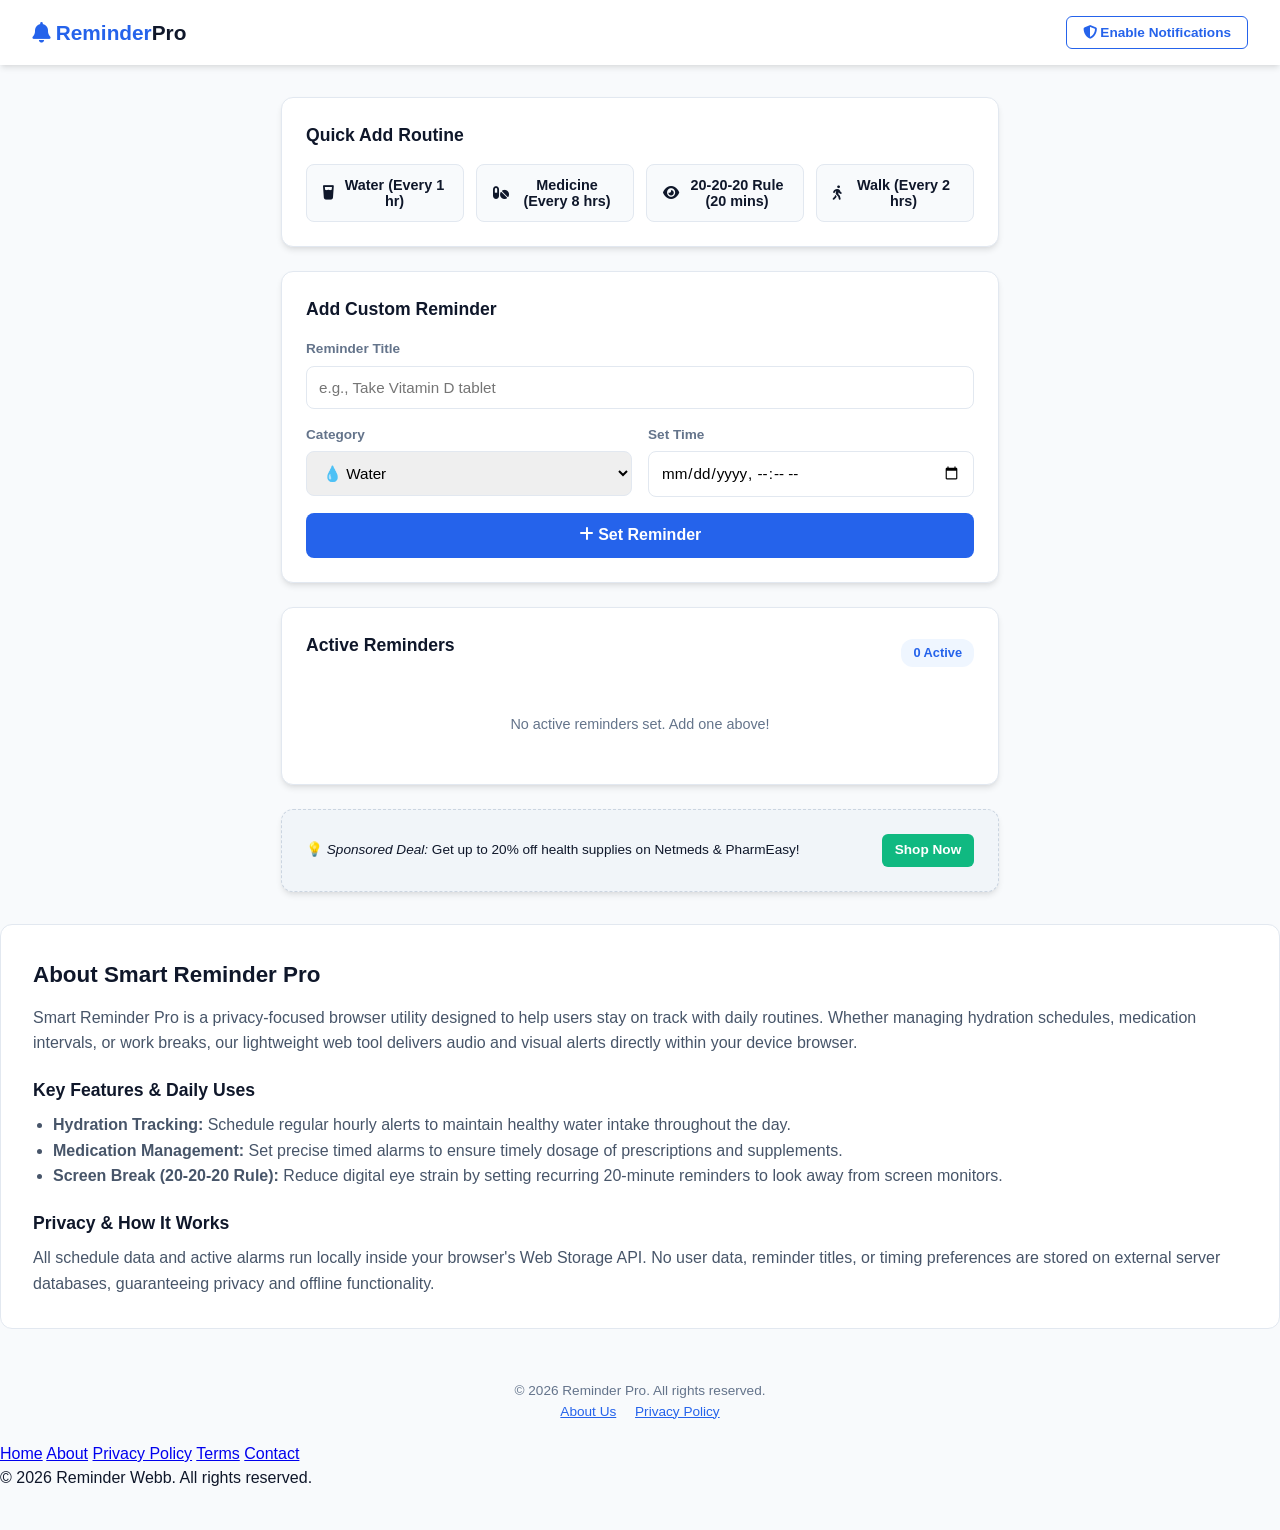
==== index.html @ fec77648 "Add footer with navigation and copyright info" ====
<!DOCTYPE html>
<html lang="en">
<head>
  <script async src="https://pagead2.googlesyndication.com/pagead/js/adsbygoogle.js?client=ca-pub-7268974821641262"
     crossorigin="anonymous"></script>
  <meta charset="UTF-8" />
  <meta name="viewport" content="width=device-width, initial-scale=1.0" />
  <title>Smart Reminder - Stay on Track</title>
  <link rel="stylesheet" href="style.css" />
  <link rel="stylesheet" href="https://cdnjs.cloudflare.com/ajax/libs/font-awesome/6.4.0/css/all.min.css" />
</head>
<body>

  <!-- Top Navigation Header -->
  <header class="navbar">
    <div class="logo">
      <i class="fa-solid fa-bell"></i> Reminder<span>Pro</span>
    </div>
    <button id="notify-btn" class="btn-secondary">
      <i class="fa-solid fa-shield-halved"></i> Enable Notifications
    </button>
  </header>

  <main class="container">
    
    <!-- Quick Action Presets -->
    <section class="presets-card">
      <h3>Quick Add Routine</h3>
      <div class="preset-buttons">
        <button class="preset-btn" onclick="quickAdd('Drink Water', 60, 'Water')">
          <i class="fa-solid fa-glass-water"></i> Water (Every 1 hr)
        </button>
        <button class="preset-btn" onclick="quickAdd('Take Medicines', 480, 'Medicine')">
          <i class="fa-solid fa-pills"></i> Medicine (Every 8 hrs)
        </button>
        <button class="preset-btn" onclick="quickAdd('Eye Rest Break', 20, 'Health')">
          <i class="fa-solid fa-eye"></i> 20-20-20 Rule (20 mins)
        </button>
        <button class="preset-btn" onclick="quickAdd('Stretch & Walk', 120, 'Fitness')">
          <i class="fa-solid fa-person-walking"></i> Walk (Every 2 hrs)
        </button>
      </div>
    </section>

    <!-- Custom Reminder Form -->
    <section class="form-card">
      <h3>Add Custom Reminder</h3>
      <form id="reminder-form">
        <div class="form-group">
          <label for="title">Reminder Title</label>
          <input type="text" id="title" placeholder="e.g., Take Vitamin D tablet" required />
        </div>

        <div class="form-row">
          <div class="form-group">
            <label for="category">Category</label>
            <select id="category">
              <option value="Water">💧 Water</option>
              <option value="Medicine">💊 Medicine</option>
              <option value="Health">🧘 Health & Fitness</option>
              <option value="Work">💻 Work / Study</option>
              <option value="General">🔔 General</option>
            </select>
          </div>

          <div class="form-group">
            <label for="reminder-time">Set Time</label>
            <input type="datetime-local" id="reminder-time" required />
          </div>
        </div>

        <button type="submit" class="btn-primary">
          <i class="fa-solid fa-plus"></i> Set Reminder
        </button>
      </form>
    </section>

    <!-- Reminders List -->
    <section class="list-card">
      <div class="list-header">
        <h3>Active Reminders</h3>
        <span id="active-count" class="badge">0 Active</span>
      </div>
      <div id="reminder-list" class="reminder-list">
        <!-- Dynamic items will be added here -->
      </div>
    </section>

    <!-- Banner Ad Space for AdSense / Affiliate Monetization -->
    <section class="ad-container">
      <div class="ad-placeholder">
        <p>💡 <em>Sponsored Deal:</em> Get up to 20% off health supplies on Netmeds & PharmEasy!</p>
        <a href="#" target="_blank" class="ad-link">Shop Now</a>
      </div>
    </section>

  </main>

  <script src="script.js"></script>
  <!-- Content Section for AdSense Compliance -->
<section class="content-section" style="background: white; padding: 2rem; border-radius: 12px; margin-top: 2rem; border: 1px solid #e2e8f0; line-height: 1.6;">
  <h2 style="font-size: 1.4rem; color: #0f172a; margin-bottom: 0.75rem;">About Smart Reminder Pro</h2>
  <p style="margin-bottom: 1rem; color: #475569;">
    Smart Reminder Pro is a privacy-focused browser utility designed to help users stay on track with daily routines. Whether managing hydration schedules, medication intervals, or work breaks, our lightweight web tool delivers audio and visual alerts directly within your device browser.
  </p>

  <h3 style="font-size: 1.1rem; color: #0f172a; margin-top: 1.25rem; margin-bottom: 0.5rem;">Key Features & Daily Uses</h3>
  <ul style="padding-left: 1.25rem; color: #475569; margin-bottom: 1rem;">
    <li><strong>Hydration Tracking:</strong> Schedule regular hourly alerts to maintain healthy water intake throughout the day.</li>
    <li><strong>Medication Management:</strong> Set precise timed alarms to ensure timely dosage of prescriptions and supplements.</li>
    <li><strong>Screen Break (20-20-20 Rule):</strong> Reduce digital eye strain by setting recurring 20-minute reminders to look away from screen monitors.</li>
  </ul>

  <h3 style="font-size: 1.1rem; color: #0f172a; margin-top: 1.25rem; margin-bottom: 0.5rem;">Privacy & How It Works</h3>
  <p style="color: #475569;">
    All schedule data and active alarms run locally inside your browser's Web Storage API. No user data, reminder titles, or timing preferences are stored on external server databases, guaranteeing privacy and offline functionality.
  </p>
</section>
 <footer style="text-align: center; padding: 20px; font-size: 0.85rem; color: #64748b; margin-top: 2rem;">
  <p>&copy; 2026 Reminder Pro. All rights reserved.</p>
  <p>
    <a href="about.html" style="color: #2563eb; margin-right: 15px;">About Us</a>
    <a href="privacy.html" style="color: #2563eb;">Privacy Policy</a>
  </p>
</footer> 
  <script async src="https://pagead2.googlesyndication.com/pagead/js/adsbygoogle.js?client=ca-pub-7268974821641262"
     crossorigin="anonymous"></script>
<!-- horizon -->
<ins class="adsbygoogle"
     style="display:block"
     data-ad-client="ca-pub-7268974821641262"
     data-ad-slot="9745785547"
     data-ad-format="auto"
     data-full-width-responsive="true"></ins>
<script>
     (adsbygoogle = window.adsbygoogle || []).push({});
</script>
  <footer class="site-footer">
  <nav class="footer-nav" aria-label="Footer Navigation">
    <a href="/index.html">Home</a>
    <a href="/about.html">About</a>
    <a href="/privacy.html">Privacy Policy</a>
    <a href="/terms.html">Terms</a>
    <a href="/contact.html">Contact</a>
  </nav>
  <p class="footer-copy">&copy; 2026 Reminder Webb. All rights reserved.</p>
</footer>
</body>
</html>
---- style.css ----
:root {
  --primary: #2563eb;
  --primary-hover: #1d4ed8;
  --bg-color: #f8fafc;
  --card-bg: #ffffff;
  --text-color: #0f172a;
  --text-muted: #64748b;
  --border-color: #e2e8f0;
  --radius: 12px;
  --shadow: 0 4px 6px -1px rgba(0, 0, 0, 0.1), 0 2px 4px -2px rgba(0, 0, 0, 0.05);
}

* {
  box-sizing: border-box;
  margin: 0;
  padding: 0;
  font-family: 'Segoe UI', Tahoma, Geneva, Verdana, sans-serif;
}

body {
  background-color: var(--bg-color);
  color: var(--text-color);
  line-height: 1.5;
  padding-bottom: 40px;
}

/* Navbar */
.navbar {
  display: flex;
  justify-content: space-between;
  align-items: center;
  padding: 1rem 2rem;
  background-color: var(--card-bg);
  box-shadow: var(--shadow);
}

.logo {
  font-size: 1.3rem;
  font-weight: 700;
  color: var(--primary);
}

.logo span {
  color: #0f172a;
}

/* Container */
.container {
  max-width: 750px;
  margin: 2rem auto;
  padding: 0 1rem;
  display: flex;
  flex-direction: column;
  gap: 1.5rem;
}

/* Cards */
.presets-card, .form-card, .list-card, .ad-container {
  background-color: var(--card-bg);
  padding: 1.5rem;
  border-radius: var(--radius);
  box-shadow: var(--shadow);
  border: 1px solid var(--border-color);
}

h3 {
  font-size: 1.1rem;
  margin-bottom: 1rem;
  color: var(--text-color);
}

/* Presets */
.preset-buttons {
  display: grid;
  grid-template-columns: repeat(auto-fit, minmax(150px, 1fr));
  gap: 0.75rem;
}

.preset-btn {
  display: flex;
  align-items: center;
  gap: 0.5rem;
  padding: 0.75rem 1rem;
  border: 1px solid var(--border-color);
  background: var(--bg-color);
  border-radius: 8px;
  cursor: pointer;
  font-size: 0.9rem;
  font-weight: 600;
  color: var(--text-color);
  transition: all 0.2s ease;
}

.preset-btn:hover {
  border-color: var(--primary);
  color: var(--primary);
}

/* Form */
.form-group {
  margin-bottom: 1rem;
  display: flex;
  flex-direction: column;
  gap: 0.4rem;
}

.form-row {
  display: grid;
  grid-template-columns: 1fr 1fr;
  gap: 1rem;
}

label {
  font-size: 0.85rem;
  font-weight: 600;
  color: var(--text-muted);
}

input, select {
  padding: 0.75rem;
  border: 1px solid var(--border-color);
  border-radius: 8px;
  font-size: 0.95rem;
  outline: none;
  width: 100%;
}

input:focus, select:focus {
  border-color: var(--primary);
}

/* Buttons */
.btn-primary {
  width: 100%;
  padding: 0.85rem;
  background-color: var(--primary);
  color: #fff;
  border: none;
  border-radius: 8px;
  font-weight: 600;
  font-size: 1rem;
  cursor: pointer;
  transition: background 0.2s;
}

.btn-primary:hover {
  background-color: var(--primary-hover);
}

.btn-secondary {
  padding: 0.5rem 1rem;
  background-color: transparent;
  border: 1px solid var(--primary);
  color: var(--primary);
  border-radius: 6px;
  font-size: 0.85rem;
  font-weight: 600;
  cursor: pointer;
}

.btn-secondary:hover {
  background-color: var(--primary);
  color: #fff;
}

/* List */
.list-header {
  display: flex;
  justify-content: space-between;
  align-items: center;
  margin-bottom: 1rem;
}

.badge {
  background-color: #eff6ff;
  color: var(--primary);
  padding: 0.25rem 0.75rem;
  border-radius: 12px;
  font-size: 0.8rem;
  font-weight: 600;
}

.reminder-item {
  display: flex;
  align-items: center;
  justify-content: space-between;
  padding: 1rem;
  border: 1px solid var(--border-color);
  border-radius: 8px;
  margin-bottom: 0.75rem;
  background: var(--bg-color);
}

.reminder-info h4 {
  font-size: 1rem;
  font-weight: 600;
}

.reminder-info p {
  font-size: 0.8rem;
  color: var(--text-muted);
}

.delete-btn {
  background: transparent;
  border: none;
  color: #ef4444;
  cursor: pointer;
  font-size: 1.1rem;
  padding: 0.5rem;
}

.empty-msg {
  text-align: center;
  color: var(--text-muted);
  font-size: 0.9rem;
  padding: 1.5rem 0;
}

/* Ad Banner Unit */
.ad-container {
  background: #f1f5f9;
  border: 1px dashed #cbd5e1;
  text-align: center;
}

.ad-placeholder {
  display: flex;
  justify-content: space-between;
  align-items: center;
  font-size: 0.85rem;
}

.ad-link {
  background: #10b981;
  color: white;
  text-decoration: none;
  padding: 0.4rem 0.8rem;
  border-radius: 6px;
  font-weight: 600;
}

@media (max-width: 600px) {
  .form-row {
    grid-template-columns: 1fr;
  }
}
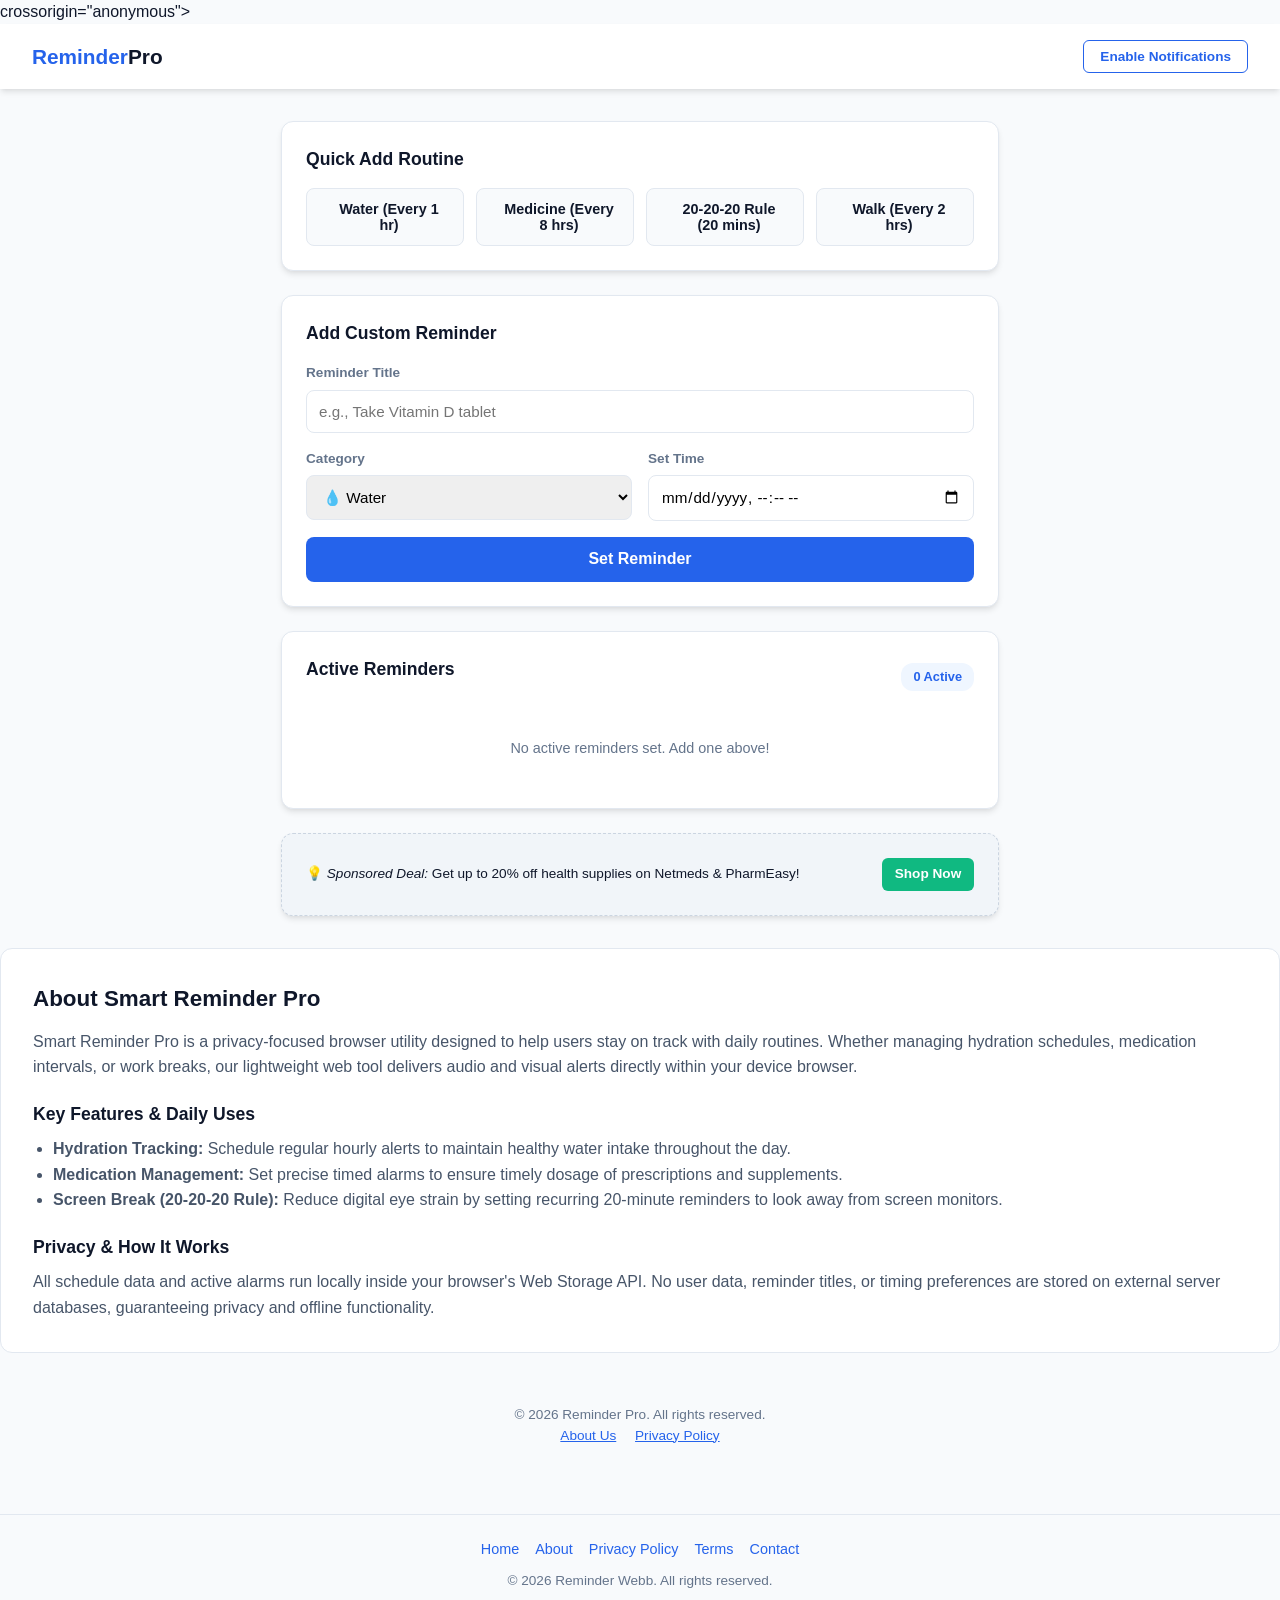
==== commit 7768d5fe: "Modify HTML head section for title and scripts Updated the title and stylesheet link in the head sec" ====
--- a/index.html
+++ b/index.html
@@ -1,13 +1,16 @@
 <!DOCTYPE html>
 <html lang="en">
 <head>
-  <script async src="https://pagead2.googlesyndication.com/pagead/js/adsbygoogle.js?client=ca-pub-7268974821641262"
-     crossorigin="anonymous"></script>
+  <head>
   <meta charset="UTF-8" />
   <meta name="viewport" content="width=device-width, initial-scale=1.0" />
-  <title>Smart Reminder - Stay on Track</title>
-  <link rel="stylesheet" href="style.css" />
-  <link rel="stylesheet" href="https://cdnjs.cloudflare.com/ajax/libs/font-awesome/6.4.0/css/all.min.css" />
+  <title>Reminder Webb</title>
+  <link rel="stylesheet" href="/style.css" />
+
+  <!-- Add your ad network script here once ready -->
+  <script async src=<script async src="https://pagead2.googlesyndication.com/pagead/js/adsbygoogle.js?client=ca-pub-7268974821641262"
+     crossorigin="anonymous"></script>
+       crossorigin="anonymous"></script>
 </head>
 <body>
 
--- a/style.css
+++ b/style.css
@@ -245,3 +245,35 @@
     grid-template-columns: 1fr;
   }
 }
+
+.site-footer {
+  margin-top: 48px;
+  padding: 24px 16px;
+  border-top: 1px solid #e2e8f0;
+  text-align: center;
+  font-size: 0.9rem;
+}
+
+.footer-nav {
+  display: flex;
+  flex-wrap: wrap;
+  justify-content: center;
+  gap: 16px;
+  margin-bottom: 10px;
+}
+
+.footer-nav a {
+  text-decoration: none;
+  color: #2563eb;
+  font-weight: 500;
+}
+
+.footer-nav a:hover {
+  text-decoration: underline;
+}
+
+.footer-copy {
+  margin: 0;
+  color: #64748b;
+  font-size: 0.85rem;
+}
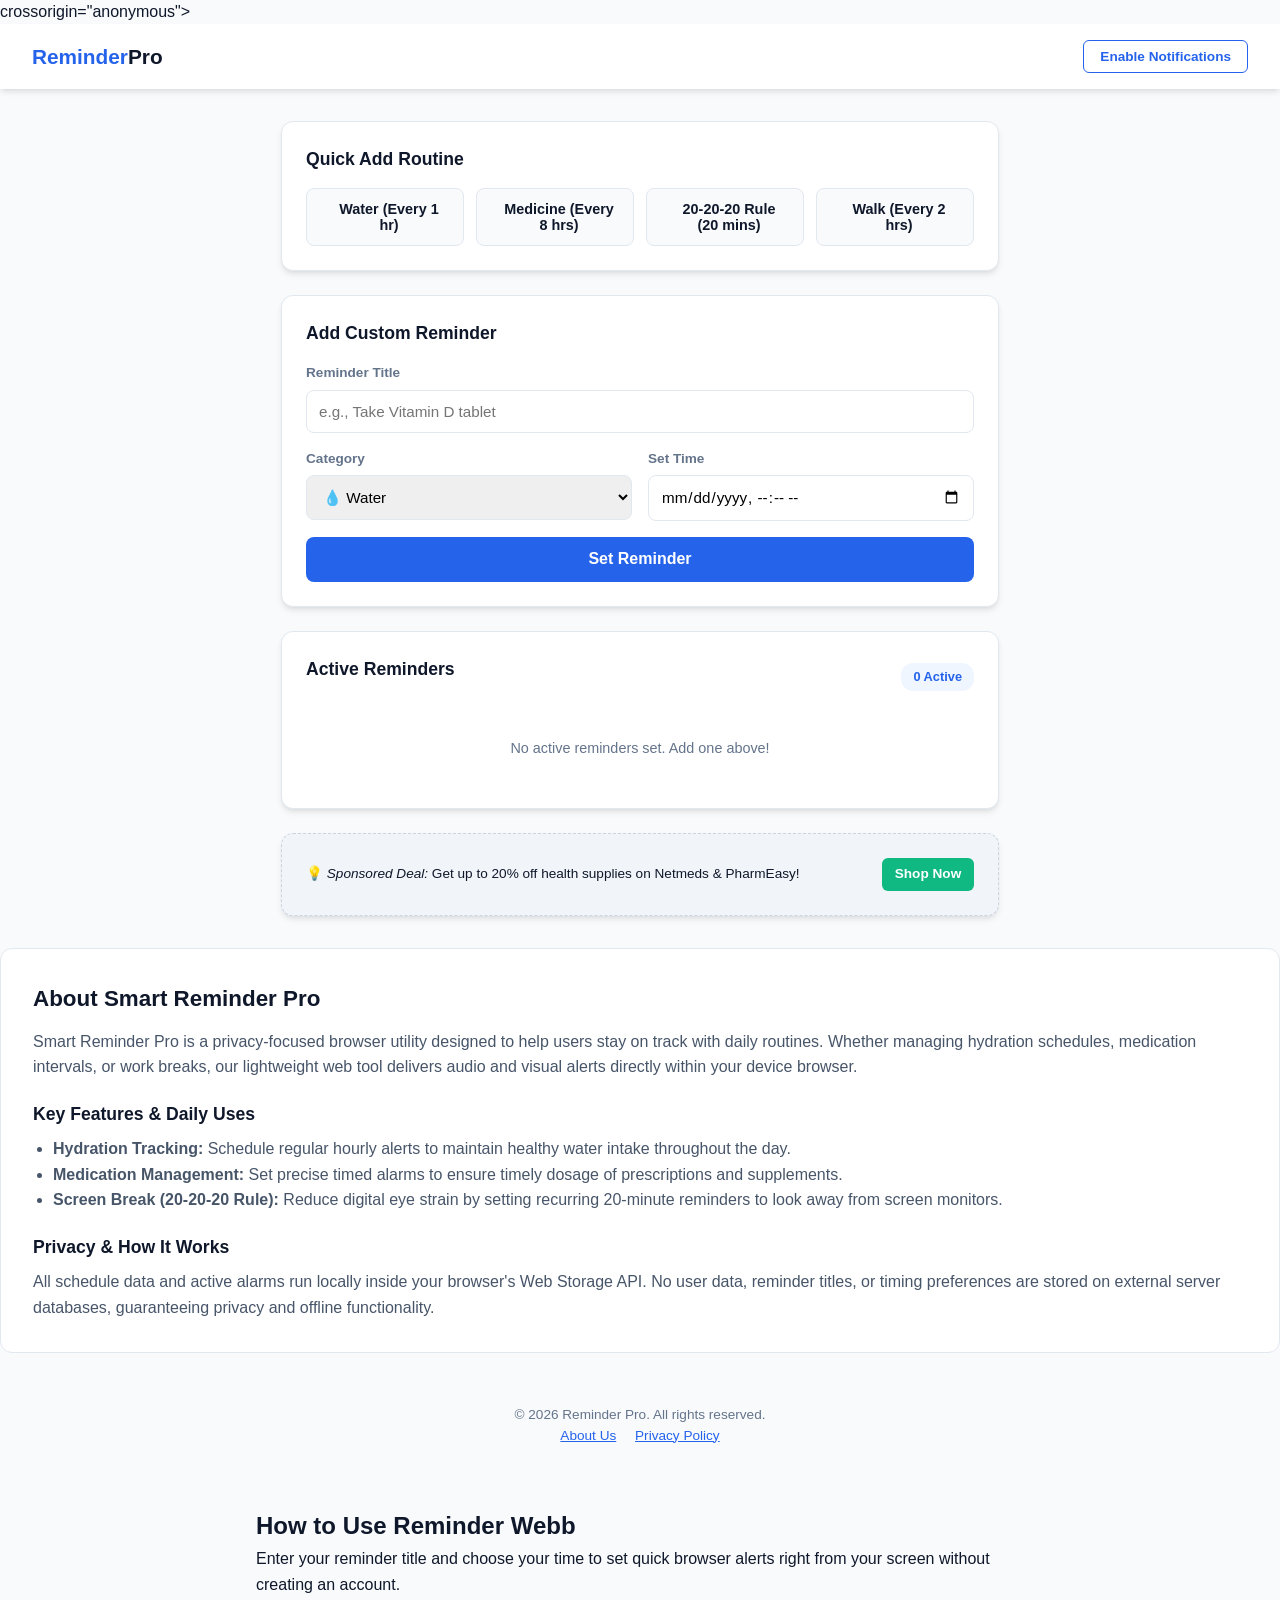
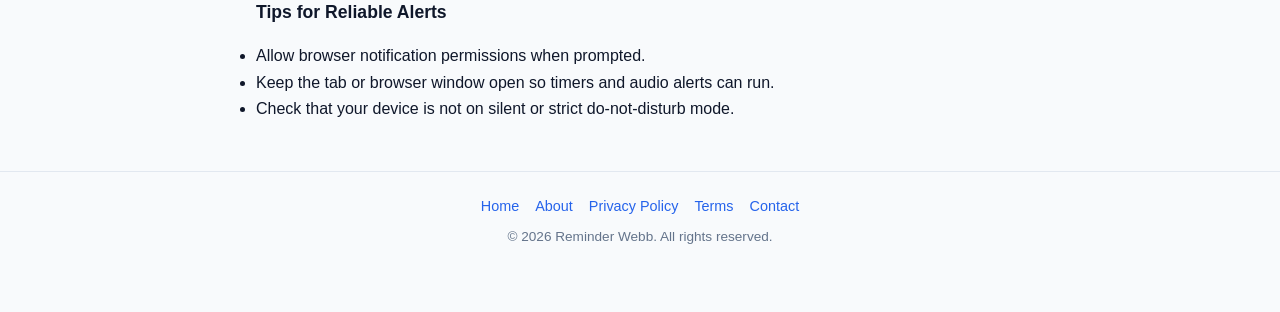
==== commit 543e0a19: "Add usage instructions and tips for reminders Added a section with usage instructions and tips for a" ====
--- a/index.html
+++ b/index.html
@@ -138,6 +138,17 @@
 <script>
      (adsbygoogle = window.adsbygoogle || []).push({});
 </script>
+  <section style="max-width: 800px; margin: 40px auto 0; padding: 0 16px; line-height: 1.65;">
+  <h2>How to Use Reminder Webb</h2>
+  <p>Enter your reminder title and choose your time to set quick browser alerts right from your screen without creating an account.</p>
+
+  <h3>Tips for Reliable Alerts</h3>
+  <ul>
+    <li>Allow browser notification permissions when prompted.</li>
+    <li>Keep the tab or browser window open so timers and audio alerts can run.</li>
+    <li>Check that your device is not on silent or strict do-not-disturb mode.</li>
+  </ul>
+</section>
   <footer class="site-footer">
   <nav class="footer-nav" aria-label="Footer Navigation">
     <a href="/index.html">Home</a>
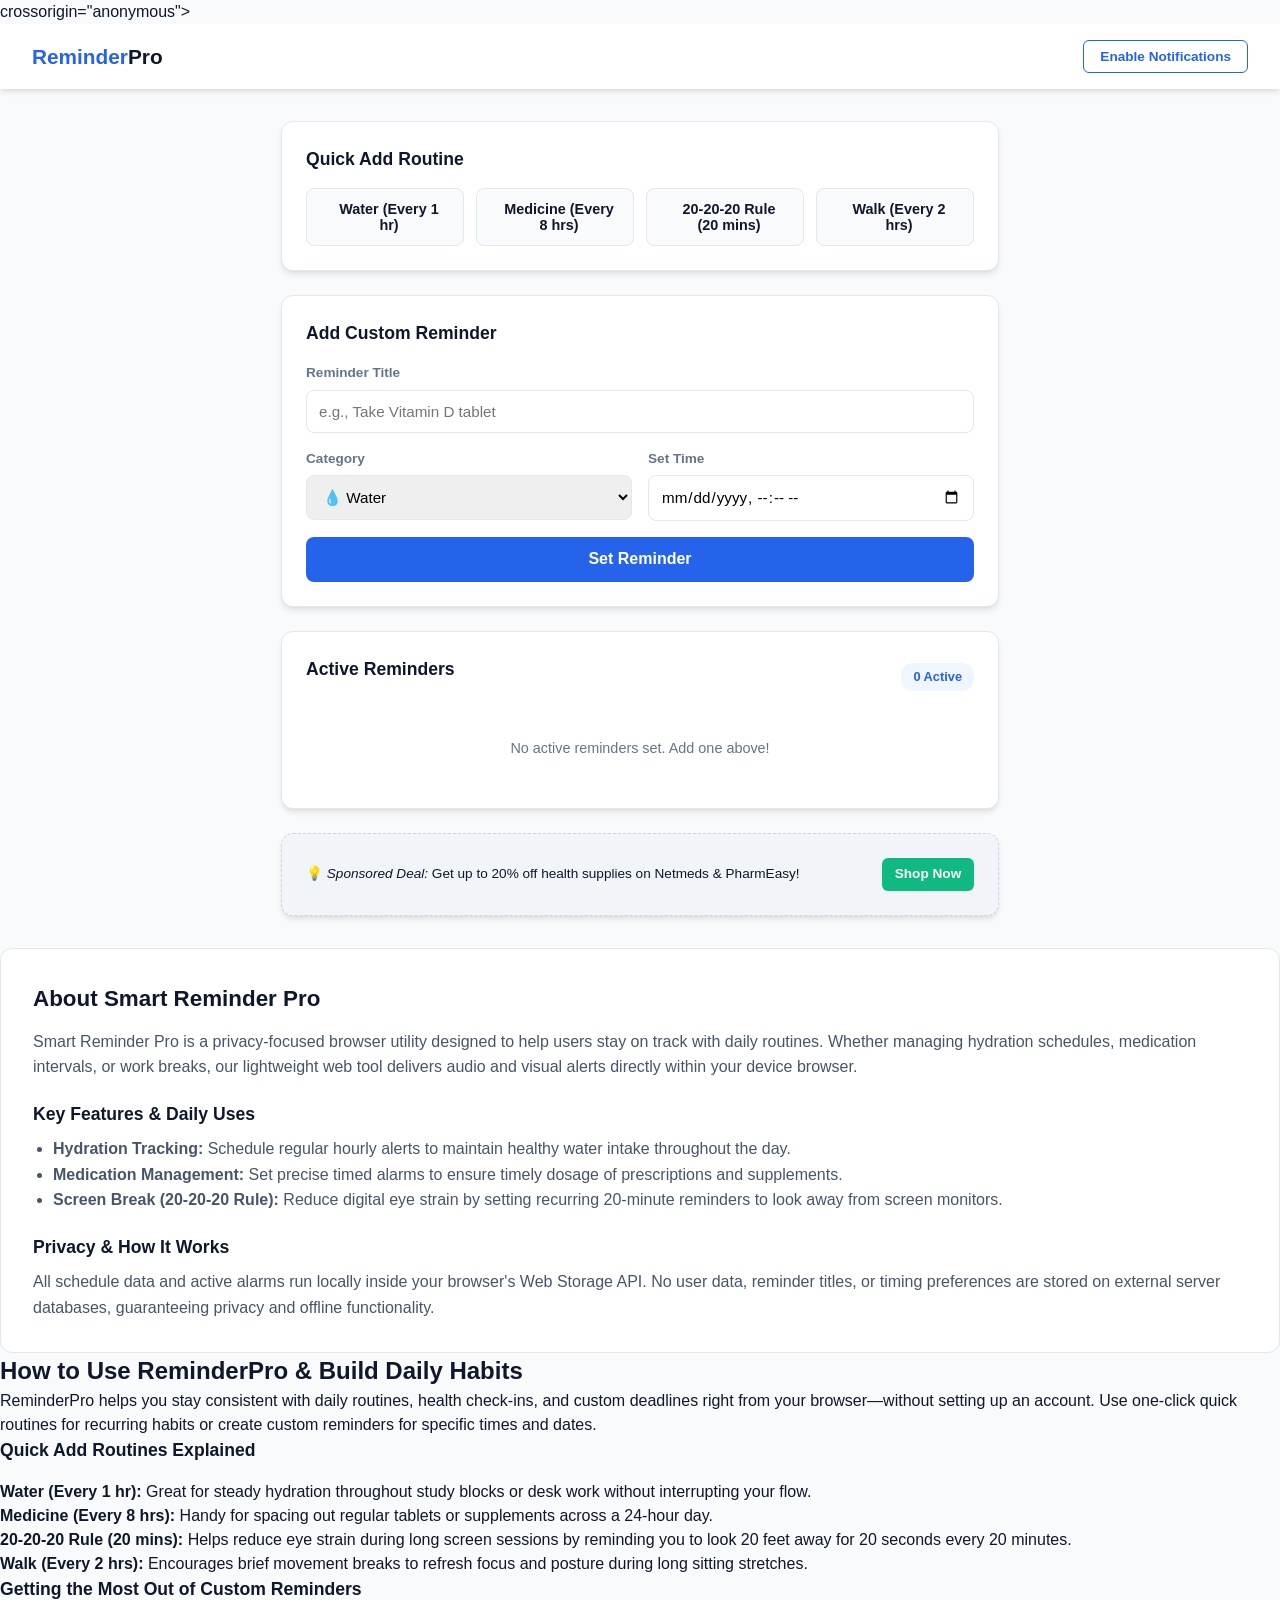
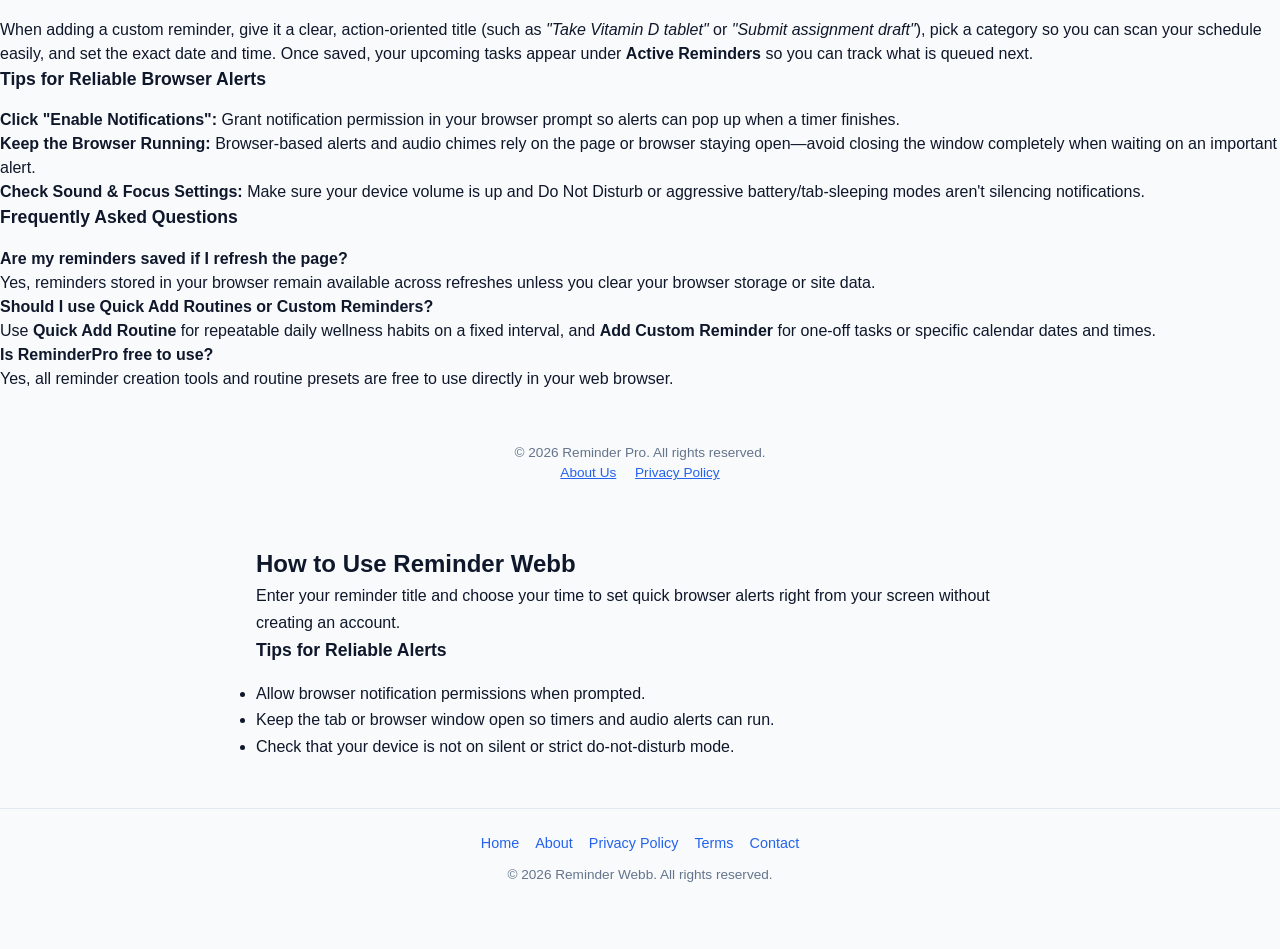
==== commit 90e503be: "Add user guide section for ReminderPro Added a new section detailing how to use ReminderPro, includi" ====
--- a/index.html
+++ b/index.html
@@ -118,6 +118,46 @@
   <p style="color: #475569;">
     All schedule data and active alarms run locally inside your browser's Web Storage API. No user data, reminder titles, or timing preferences are stored on external server databases, guaranteeing privacy and offline functionality.
   </p>
+</section>
+  <section class="guide-section" aria-labelledby="guide-heading">
+  <h2 id="guide-heading">How to Use ReminderPro &amp; Build Daily Habits</h2>
+  <p>
+    ReminderPro helps you stay consistent with daily routines, health check-ins, and custom deadlines right from your browser—without setting up an account. Use one-click quick routines for recurring habits or create custom reminders for specific times and dates.
+  </p>
+
+  <h3>Quick Add Routines Explained</h3>
+  <ul>
+    <li><strong>Water (Every 1 hr):</strong> Great for steady hydration throughout study blocks or desk work without interrupting your flow.</li>
+    <li><strong>Medicine (Every 8 hrs):</strong> Handy for spacing out regular tablets or supplements across a 24-hour day.</li>
+    <li><strong>20-20-20 Rule (20 mins):</strong> Helps reduce eye strain during long screen sessions by reminding you to look 20 feet away for 20 seconds every 20 minutes.</li>
+    <li><strong>Walk (Every 2 hrs):</strong> Encourages brief movement breaks to refresh focus and posture during long sitting stretches.</li>
+  </ul>
+
+  <h3>Getting the Most Out of Custom Reminders</h3>
+  <p>
+    When adding a custom reminder, give it a clear, action-oriented title (such as <em>"Take Vitamin D tablet"</em> or <em>"Submit assignment draft"</em>), pick a category so you can scan your schedule easily, and set the exact date and time. Once saved, your upcoming tasks appear under <strong>Active Reminders</strong> so you can track what is queued next.
+  </p>
+
+  <h3>Tips for Reliable Browser Alerts</h3>
+  <ol>
+    <li><strong>Click "Enable Notifications":</strong> Grant notification permission in your browser prompt so alerts can pop up when a timer finishes.</li>
+    <li><strong>Keep the Browser Running:</strong> Browser-based alerts and audio chimes rely on the page or browser staying open—avoid closing the window completely when waiting on an important alert.</li>
+    <li><strong>Check Sound &amp; Focus Settings:</strong> Make sure your device volume is up and Do Not Disturb or aggressive battery/tab-sleeping modes aren't silencing notifications.</li>
+  </ol>
+
+  <h3>Frequently Asked Questions</h3>
+  <div class="faq-item">
+    <h4>Are my reminders saved if I refresh the page?</h4>
+    <p>Yes, reminders stored in your browser remain available across refreshes unless you clear your browser storage or site data.</p>
+  </div>
+  <div class="faq-item">
+    <h4>Should I use Quick Add Routines or Custom Reminders?</h4>
+    <p>Use <strong>Quick Add Routine</strong> for repeatable daily wellness habits on a fixed interval, and <strong>Add Custom Reminder</strong> for one-off tasks or specific calendar dates and times.</p>
+  </div>
+  <div class="faq-item">
+    <h4>Is ReminderPro free to use?</h4>
+    <p>Yes, all reminder creation tools and routine presets are free to use directly in your web browser.</p>
+  </div>
 </section>
  <footer style="text-align: center; padding: 20px; font-size: 0.85rem; color: #64748b; margin-top: 2rem;">
   <p>&copy; 2026 Reminder Pro. All rights reserved.</p>
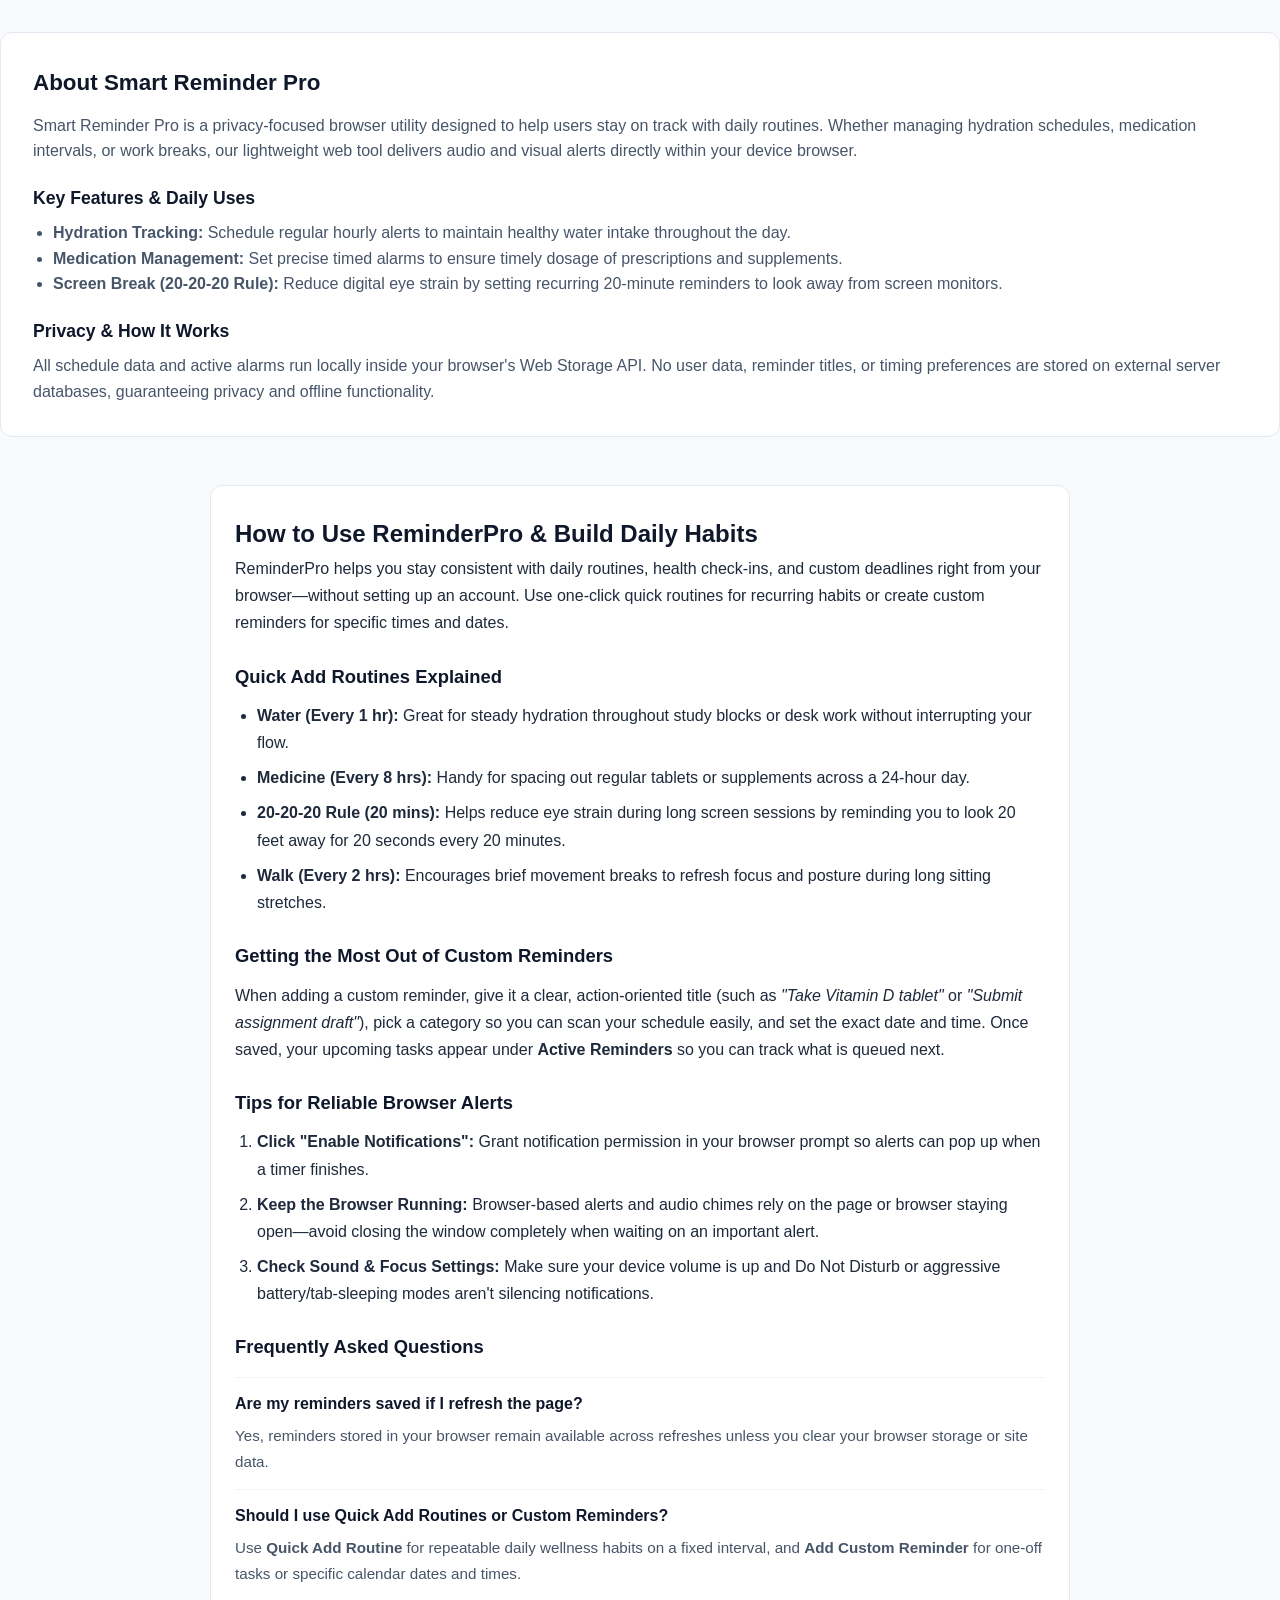
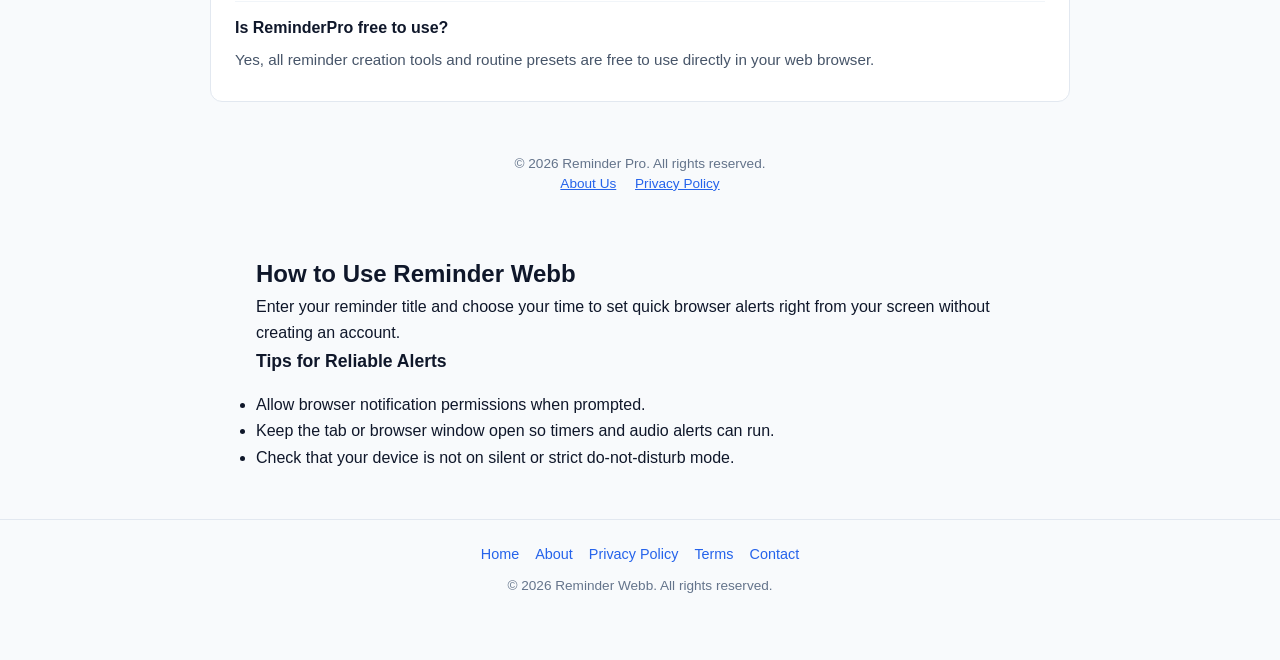
==== commit bf10cd0d: "Fix script tag in index.html Removed duplicate script tag and fixed syntax." ====
--- a/index.html
+++ b/index.html
@@ -8,9 +8,7 @@
   <link rel="stylesheet" href="/style.css" />
 
   <!-- Add your ad network script here once ready -->
-  <script async src=<script async src="https://pagead2.googlesyndication.com/pagead/js/adsbygoogle.js?client=ca-pub-7268974821641262"
-     crossorigin="anonymous"></script>
-       crossorigin="anonymous"></script>
+  <script async src=<script async src="https://pagead2.googlesyndication.com/pagead/js/adsbygoogle.js?client=ca-pub-7268974821641262"><\script>
 </head>
 <body>
 
--- a/style.css
+++ b/style.css
@@ -277,3 +277,62 @@
   color: #64748b;
   font-size: 0.85rem;
 }
+
+.guide-section {
+  max-width: 860px;
+  margin: 48px auto 24px;
+  padding: 28px 24px;
+  background: #ffffff;
+  border: 1px solid #e2e8f0;
+  border-radius: 12px;
+  line-height: 1.7;
+  color: #1e293b;
+}
+
+.guide-section h2 {
+  margin-top: 0;
+  font-size: 1.5rem;
+  color: #0f172a;
+}
+
+.guide-section h3 {
+  margin-top: 24px;
+  margin-bottom: 10px;
+  font-size: 1.15rem;
+  color: #0f172a;
+}
+
+.guide-section ul,
+.guide-section ol {
+  padding-left: 22px;
+  margin: 8px 0 16px;
+}
+
+.guide-section li {
+  margin-bottom: 8px;
+}
+
+.faq-item {
+  margin-top: 14px;
+  padding-top: 12px;
+  border-top: 1px solid #f1f5f9;
+}
+
+.faq-item h4 {
+  margin: 0 0 6px;
+  font-size: 1rem;
+  color: #0f172a;
+}
+
+.faq-item p {
+  margin: 0;
+  color: #475569;
+  font-size: 0.95rem;
+}
+
+@media (max-width: 600px) {
+  .guide-section {
+    margin: 32px 12px 16px;
+    padding: 20px 16px;
+  }
+}
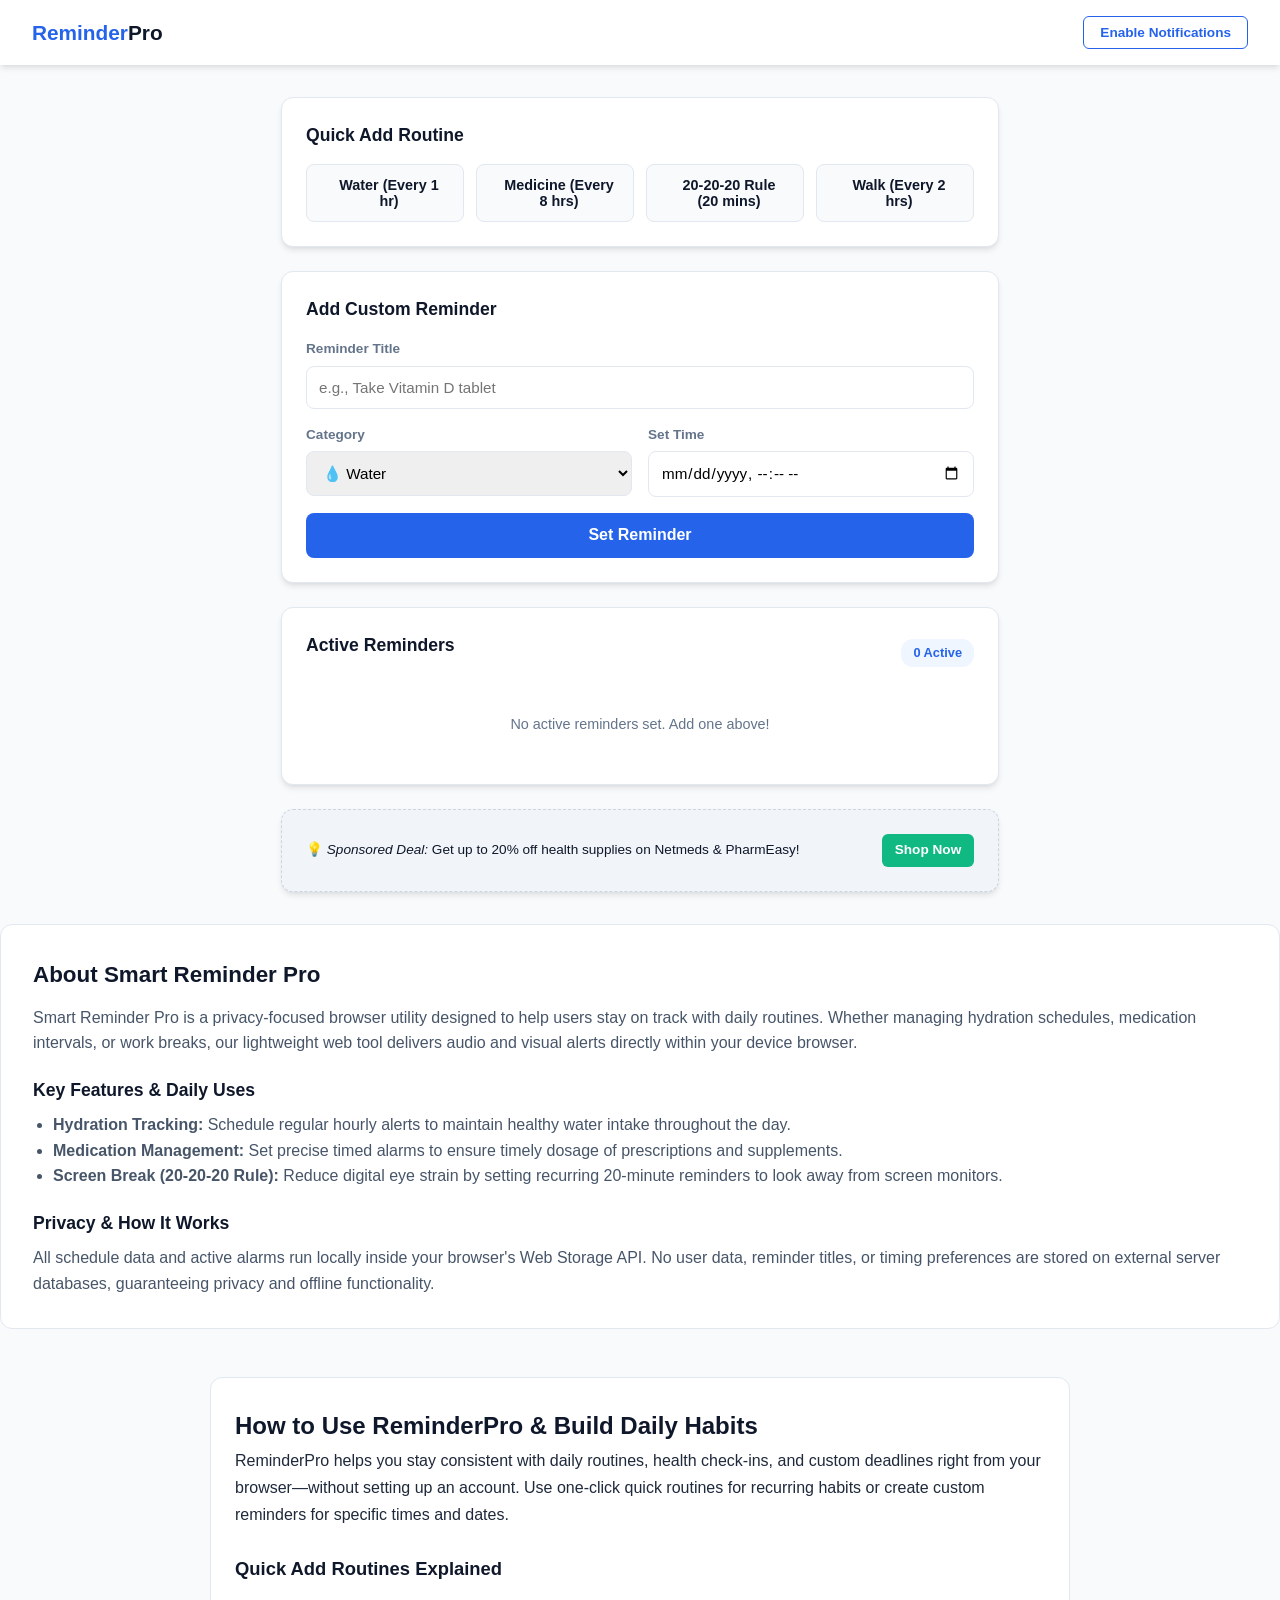
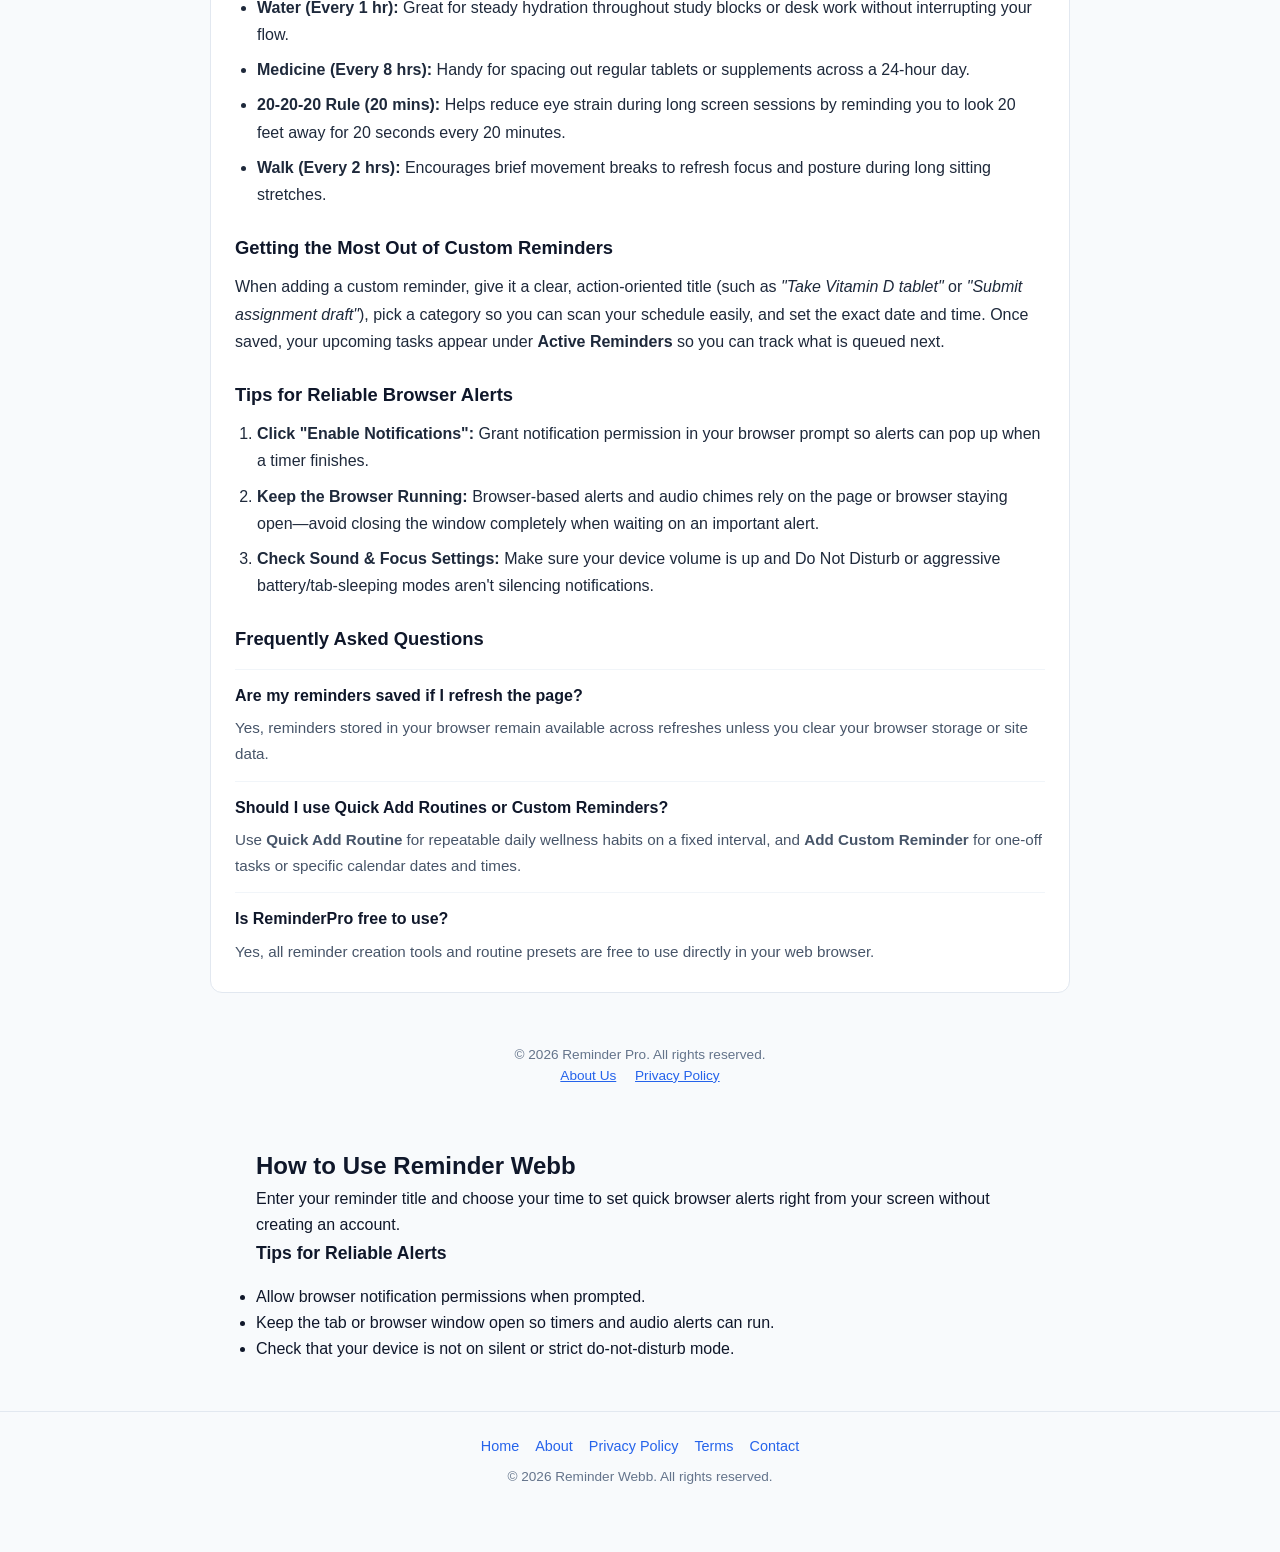
==== commit 0cb61a28: "Fix script tag syntax in index.html" ====
--- a/index.html
+++ b/index.html
@@ -8,7 +8,7 @@
   <link rel="stylesheet" href="/style.css" />
 
   <!-- Add your ad network script here once ready -->
-  <script async src=<script async src="https://pagead2.googlesyndication.com/pagead/js/adsbygoogle.js?client=ca-pub-7268974821641262"><\script>
+  <script async src=<script async src="https://pagead2.googlesyndication.com/pagead/js/adsbygoogle.js?client=ca-pub-7268974821641262"></script>
 </head>
 <body>
 
@@ -199,3 +199,4 @@
 </footer>
 </body>
 </html>
+    
